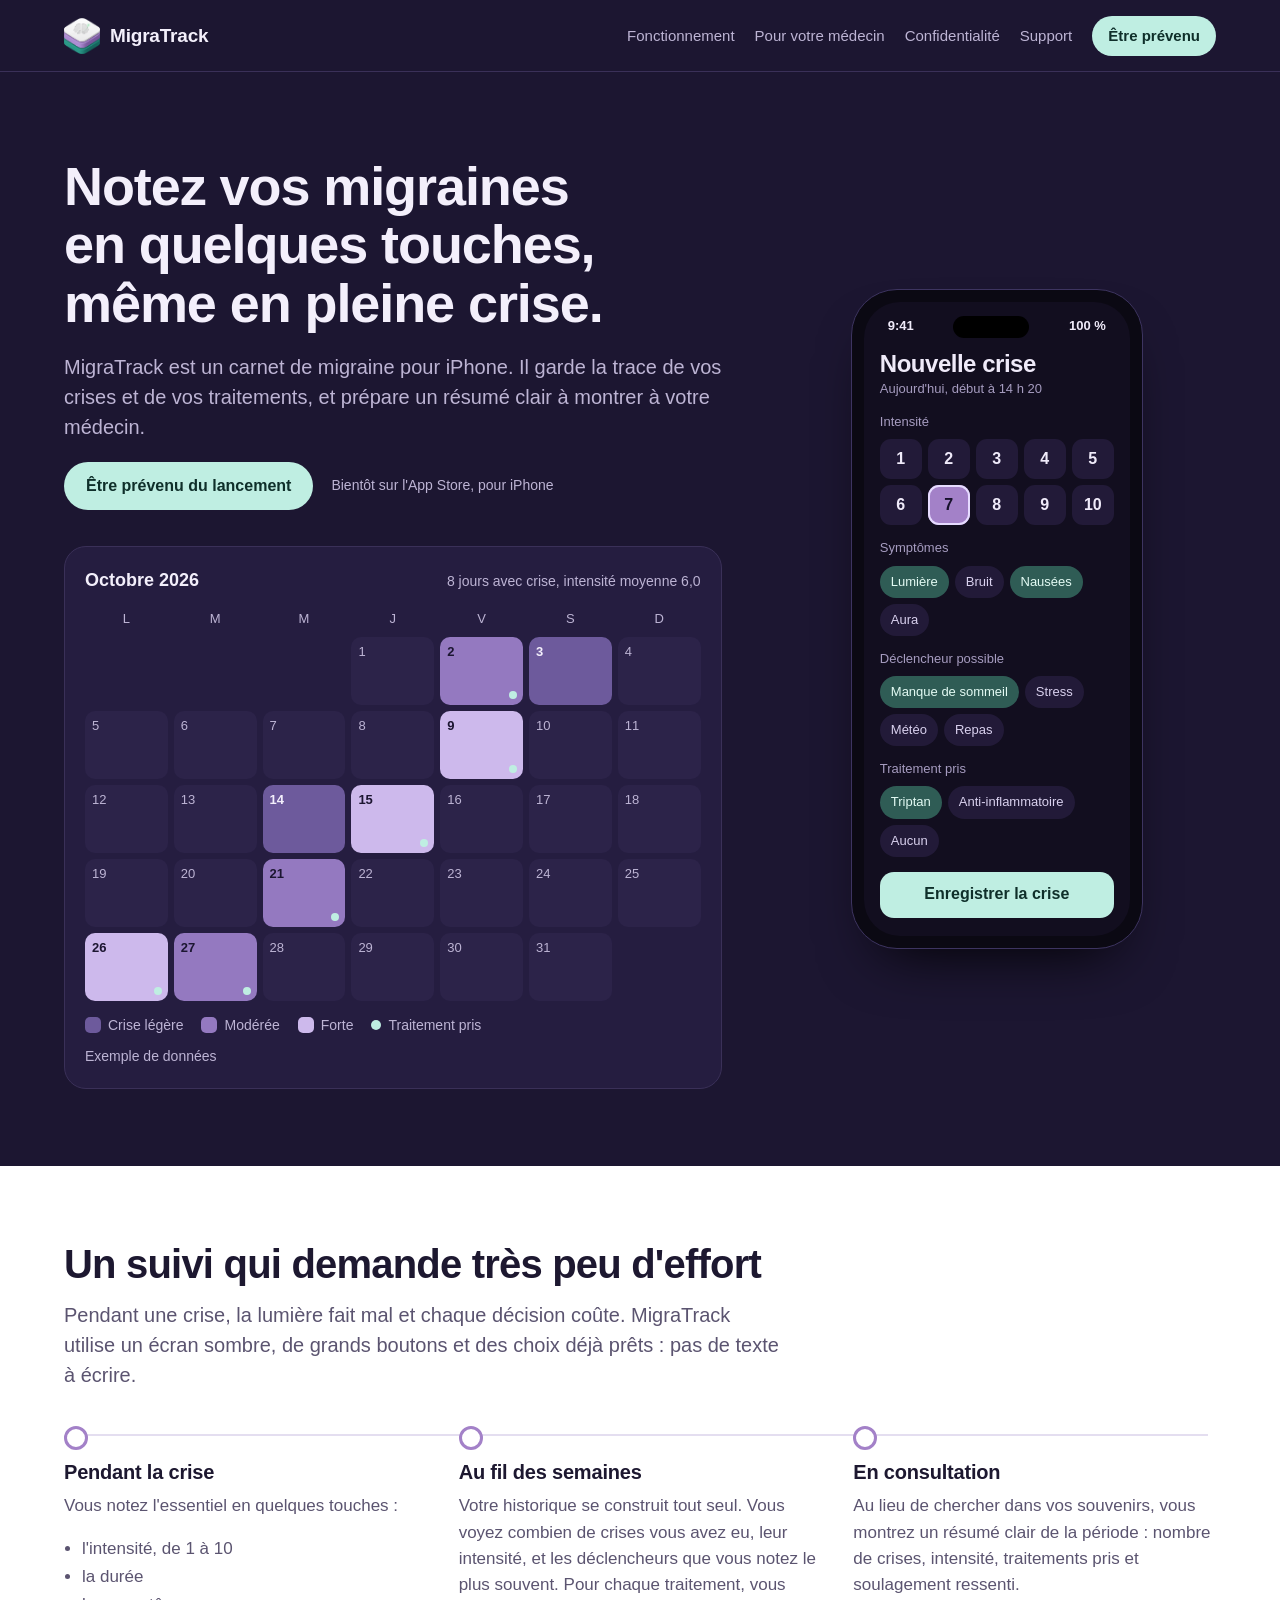
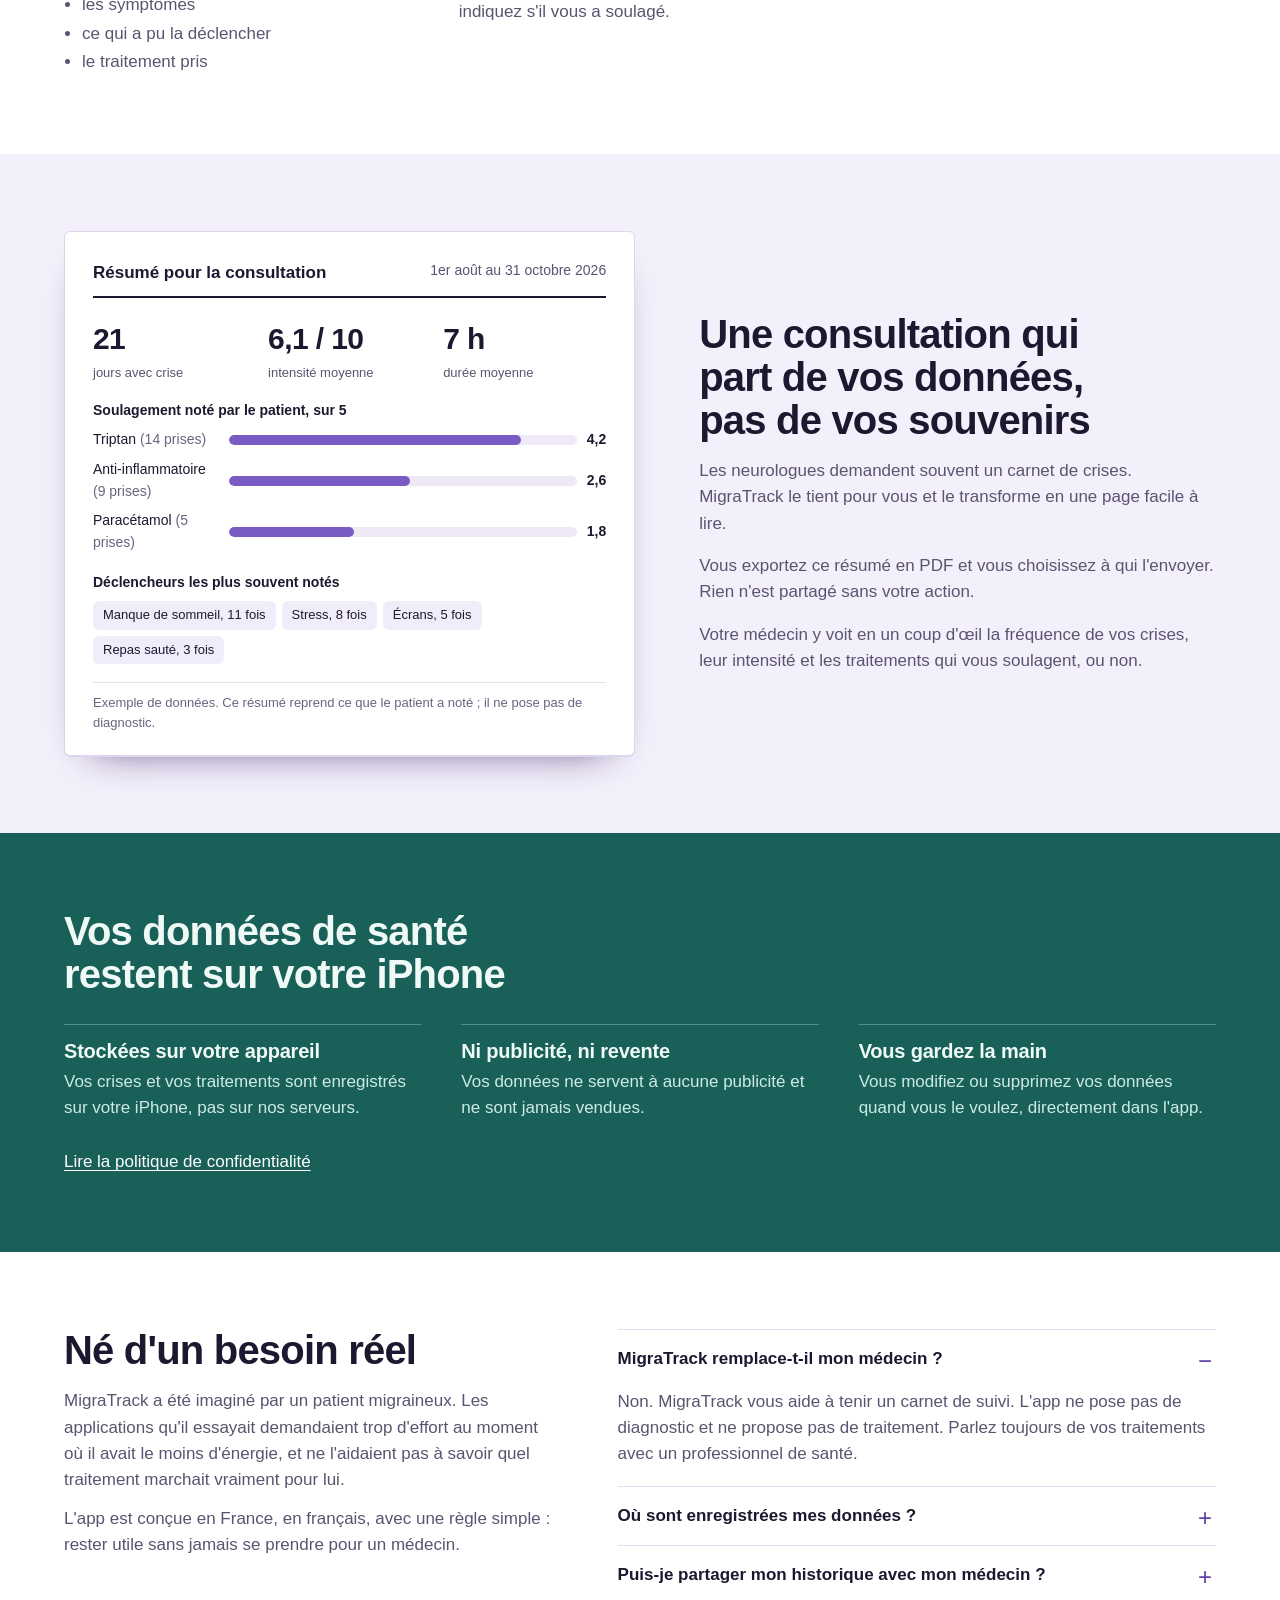
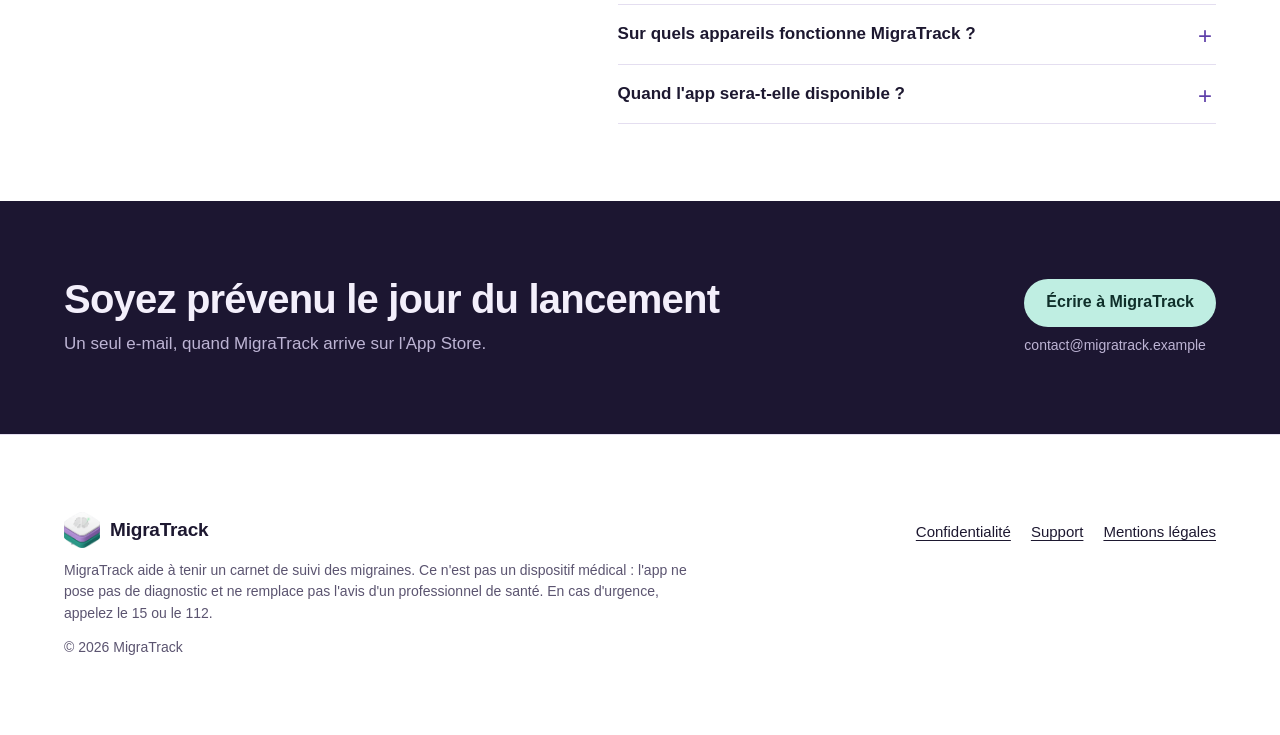
==== index.html @ 6be60f20 "Premier site vitrine de MigraTrack Accueil, support, politique de confidentialité, mentions légales " ====
<!DOCTYPE html>
<html lang="fr">
<head>
<meta charset="utf-8">
<meta name="viewport" content="width=device-width, initial-scale=1">
<title>MigraTrack, carnet de migraine</title>
<meta name="description" content="MigraTrack est un carnet de migraine pour iPhone : notez vos crises en quelques touches, suivez vos traitements et préparez un résumé clair pour votre médecin. Vos données restent sur votre iPhone.">
<meta name="theme-color" content="#1c1631">
<meta property="og:type" content="website">
<meta property="og:title" content="MigraTrack, carnet de migraine pour iPhone">
<meta property="og:description" content="Notez vos crises en quelques touches, suivez vos traitements et préparez un résumé clair pour votre médecin.">
<meta property="og:locale" content="fr_FR">
<!-- Quand l'app sera publiée, ajoutez la bannière App Store :
<meta name="apple-itunes-app" content="app-id=VOTRE_APP_ID"> -->
<link rel="icon" type="image/png" href="assets/favicon.png">
<link rel="apple-touch-icon" href="assets/apple-touch-icon.png">
<link rel="stylesheet" href="assets/style.css">
<script type="application/ld+json">
{"@context":"https://schema.org","@type":"MobileApplication","name":"MigraTrack","operatingSystem":"iOS","applicationCategory":"HealthApplication","inLanguage":"fr","description":"Carnet de migraine pour iPhone : suivi des crises, des déclencheurs possibles et des traitements, avec un résumé à partager avec son médecin."}
</script>
</head>
<body>
<a class="skip" href="#contenu">Aller au contenu</a>

<header class="top band" style="padding-block:0">
  <div class="wrap">
    <a class="brand" href="index.html"><img src="assets/logo.png" alt="" width="36" height="36">MigraTrack</a>
    <nav class="nav" aria-label="Navigation principale">
      <a class="opt" href="#fonctionnement">Fonctionnement</a>
      <a class="opt" href="#medecin">Pour votre médecin</a>
      <a href="confidentialite.html">Confidentialité</a>
      <a href="support.html">Support</a>
      <a class="btn small-btn" href="mailto:contact@migratrack.example?subject=Pr%C3%A9venez-moi%20du%20lancement%20de%20MigraTrack">Être prévenu</a>
    </nav>
  </div>
</header>

<main id="contenu">
<section class="hero band" aria-labelledby="titre">
  <div class="wrap">
    <div class="copy">
      <h1 id="titre">Notez vos migraines en quelques touches, même en pleine crise.</h1>
      <p class="lead">MigraTrack est un carnet de migraine pour iPhone. Il garde la trace de vos crises et de vos traitements, et prépare un résumé clair à montrer à votre médecin.</p>
      <div class="cta">
        <a class="btn" href="mailto:contact@migratrack.example?subject=Pr%C3%A9venez-moi%20du%20lancement%20de%20MigraTrack">Être prévenu du lancement</a>
        <span class="small">Bientôt sur l'App Store, pour iPhone</span>
      </div>
    </div>

    <div class="phone-slot">
      <div class="phone" role="img" aria-label="Écran de MigraTrack pour noter une crise : intensité 7 sur 10, sensibilité à la lumière et nausées, manque de sommeil, triptan pris.">
        <div class="screen" aria-hidden="true">
          <div class="status"><span>9:41</span><b></b><span>100 %</span></div>
          <div><h3>Nouvelle crise</h3><p class="sub">Aujourd'hui, début à 14 h 20</p></div>
          <div><p class="lbl">Intensité</p>
            <div class="scale"><span>1</span><span>2</span><span>3</span><span>4</span><span>5</span><span>6</span><span class="sel">7</span><span>8</span><span>9</span><span>10</span></div>
          </div>
          <div><p class="lbl">Symptômes</p>
            <div class="chips"><span class="sel">Lumière</span><span>Bruit</span><span class="sel">Nausées</span><span>Aura</span></div>
          </div>
          <div><p class="lbl">Déclencheur possible</p>
            <div class="chips"><span class="sel">Manque de sommeil</span><span>Stress</span><span>Météo</span><span>Repas</span></div>
          </div>
          <div><p class="lbl">Traitement pris</p>
            <div class="chips"><span class="sel">Triptan</span><span>Anti-inflammatoire</span><span>Aucun</span></div>
          </div>
          <div class="save">Enregistrer la crise</div>
        </div>
      </div>
    </div>

    <div class="cal" aria-labelledby="cal-titre">
      <div class="cal-head"><strong id="cal-titre">Octobre 2026</strong><span id="cal-sum"></span></div>
      <div class="cal-grid" id="cal-grid"></div>
      <div class="cal-key">
        <span><i class="sw" style="background:#6d5a9c"></i>Crise légère</span>
        <span><i class="sw" style="background:#9479c0"></i>Modérée</span>
        <span><i class="sw" style="background:#cdb9ec"></i>Forte</span>
        <span><i class="sw" style="background:#bfeee2;border-radius:50%;width:10px;height:10px"></i>Traitement pris</span>
      </div>
      <p class="small" style="color:#bdb4d4;margin-top:10px">Exemple de données</p>
    </div>
  </div>
</section>

<section class="band" id="fonctionnement" aria-labelledby="t-fonct">
  <div class="wrap">
    <div class="intro">
      <h2 id="t-fonct">Un suivi qui demande très peu d'effort</h2>
      <p class="lead">Pendant une crise, la lumière fait mal et chaque décision coûte. MigraTrack utilise un écran sombre, de grands boutons et des choix déjà prêts : pas de texte à écrire.</p>
    </div>
    <div class="steps">
      <div class="step">
        <h3>Pendant la crise</h3>
        <p>Vous notez l'essentiel en quelques touches :</p>
        <ul><li>l'intensité, de 1 à 10</li><li>la durée</li><li>les symptômes</li><li>ce qui a pu la déclencher</li><li>le traitement pris</li></ul>
      </div>
      <div class="step">
        <h3>Au fil des semaines</h3>
        <p>Votre historique se construit tout seul. Vous voyez combien de crises vous avez eu, leur intensité, et les déclencheurs que vous notez le plus souvent. Pour chaque traitement, vous indiquez s'il vous a soulagé.</p>
      </div>
      <div class="step">
        <h3>En consultation</h3>
        <p>Au lieu de chercher dans vos souvenirs, vous montrez un résumé clair de la période : nombre de crises, intensité, traitements pris et soulagement ressenti.</p>
      </div>
    </div>
  </div>
</section>

<section class="report-band band" id="medecin" aria-labelledby="t-med">
  <div class="wrap split">
    <div class="sheet" role="img" aria-label="Exemple de résumé pour la consultation : 21 jours avec crise sur trois mois, intensité moyenne 6,1 sur 10, et le soulagement noté pour chaque traitement.">
      <div class="sheet-top"><strong>Résumé pour la consultation</strong><span>1er août au 31 octobre 2026</span></div>
      <div class="figs">
        <div><b>21</b><span>jours avec crise</span></div>
        <div><b>6,1 / 10</b><span>intensité moyenne</span></div>
        <div><b>7 h</b><span>durée moyenne</span></div>
      </div>
      <div>
        <h4>Soulagement noté par le patient, sur 5</h4>
        <div class="rows" id="rows"></div>
      </div>
      <div>
        <h4>Déclencheurs les plus souvent notés</h4>
        <div class="tags"><span>Manque de sommeil, 11 fois</span><span>Stress, 8 fois</span><span>Écrans, 5 fois</span><span>Repas sauté, 3 fois</span></div>
      </div>
      <p class="note">Exemple de données. Ce résumé reprend ce que le patient a noté ; il ne pose pas de diagnostic.</p>
    </div>
    <div class="text">
      <h2 id="t-med">Une consultation qui part de vos données, pas de vos souvenirs</h2>
      <p>Les neurologues demandent souvent un carnet de crises. MigraTrack le tient pour vous et le transforme en une page facile à lire.</p>
      <p>Vous exportez ce résumé en PDF et vous choisissez à qui l'envoyer. Rien n'est partagé sans votre action.</p>
      <p>Votre médecin y voit en un coup d'œil la fréquence de vos crises, leur intensité et les traitements qui vous soulagent, ou non.</p>
    </div>
  </div>
</section>

<section class="privacy band" aria-labelledby="t-priv">
  <div class="wrap">
    <h2 id="t-priv">Vos données de santé restent sur votre iPhone</h2>
    <div class="pts">
      <div><h3>Stockées sur votre appareil</h3><p>Vos crises et vos traitements sont enregistrés sur votre iPhone, pas sur nos serveurs.</p></div>
      <div><h3>Ni publicité, ni revente</h3><p>Vos données ne servent à aucune publicité et ne sont jamais vendues.</p></div>
      <div><h3>Vous gardez la main</h3><p>Vous modifiez ou supprimez vos données quand vous le voulez, directement dans l'app.</p></div>
    </div>
    <p><a href="confidentialite.html">Lire la politique de confidentialité</a></p>
  </div>
</section>

<section class="band" aria-labelledby="t-about">
  <div class="wrap two">
    <div class="about">
      <h2 id="t-about">Né d'un besoin réel</h2>
      <p style="margin-top:16px">MigraTrack a été imaginé par un patient migraineux. Les applications qu'il essayait demandaient trop d'effort au moment où il avait le moins d'énergie, et ne l'aidaient pas à savoir quel traitement marchait vraiment pour lui.</p>
      <p>L'app est conçue en France, en français, avec une règle simple : rester utile sans jamais se prendre pour un médecin.</p>
    </div>
    <div class="faq" aria-label="Questions fréquentes">
      <details open><summary>MigraTrack remplace-t-il mon médecin ?</summary><p>Non. MigraTrack vous aide à tenir un carnet de suivi. L'app ne pose pas de diagnostic et ne propose pas de traitement. Parlez toujours de vos traitements avec un professionnel de santé.</p></details>
      <details><summary>Où sont enregistrées mes données ?</summary><p>Sur votre iPhone. Elles ne sont envoyées sur aucun serveur MigraTrack. Si vous exportez un résumé, c'est vous qui choisissez à qui l'envoyer.</p></details>
      <details><summary>Puis-je partager mon historique avec mon médecin ?</summary><p>Oui. Vous générez un résumé en PDF depuis l'app, puis vous l'envoyez ou l'imprimez comme vous le souhaitez.</p></details>
      <details><summary>Sur quels appareils fonctionne MigraTrack ?</summary><p>Sur iPhone. La version d'iOS nécessaire sera indiquée sur la page App Store de l'app.</p></details>
      <details><summary>Quand l'app sera-t-elle disponible ?</summary><p>MigraTrack est en cours de finalisation. Écrivez-nous et nous vous préviendrons le jour de sa sortie sur l'App Store.</p></details>
    </div>
  </div>
</section>

<section class="closing band" aria-labelledby="t-close">
  <div class="wrap">
    <div>
      <h2 id="t-close">Soyez prévenu le jour du lancement</h2>
      <p>Un seul e-mail, quand MigraTrack arrive sur l'App Store.</p>
    </div>
    <div class="mail">
      <a class="btn" href="mailto:contact@migratrack.example?subject=Pr%C3%A9venez-moi%20du%20lancement%20de%20MigraTrack">Écrire à MigraTrack</a>
      <span class="small">contact@migratrack.example</span>
    </div>
  </div>
</section>
</main>

<footer class="foot band">
  <div class="wrap">
    <div style="display:grid;gap:12px">
      <a class="brand" href="index.html" style="color:var(--ink)"><img src="assets/logo.png" alt="" width="36" height="36">MigraTrack</a>
      <p class="small">MigraTrack aide à tenir un carnet de suivi des migraines. Ce n'est pas un dispositif médical : l'app ne pose pas de diagnostic et ne remplace pas l'avis d'un professionnel de santé. En cas d'urgence, appelez le 15 ou le 112.</p>
      <p class="small">© 2026 MigraTrack</p>
    </div>
    <nav aria-label="Liens utiles">
      <a href="confidentialite.html">Confidentialité</a>
      <a href="support.html">Support</a>
      <a href="mentions-legales.html">Mentions légales</a>
    </nav>
  </div>
</footer>

<script>
{
  const crises={2:[6,1],3:[4,0],9:[8,1],14:[3,0],15:[7,1],21:[5,1],26:[9,1],27:[6,1]};
  const y=2026,m=9;
  const lead=(new Date(y,m,1).getDay()+6)%7;
  const days=new Date(y,m+1,0).getDate();
  const dows=['L','M','M','J','V','S','D'];
  let h=dows.map(d=>'<span class="dow">'+d+'</span>').join('');
  for(let i=0;i<lead;i++)h+='<span class="day out"></span>';
  for(let d=1;d<=days;d++){
    const c=crises[d];
    if(!c){h+='<span class="day">'+d+'</span>';continue;}
    const [n,t]=c;
    const bg=n<=4?'#6d5a9c':n<=6?'#9479c0':'#cdb9ec';
    const cls=n<=4?'day on low':'day on';
    h+='<span class="'+cls+'" style="background:'+bg+'" title="Crise d\'intensité '+n+' sur 10">'+d+(t?'<i></i>':'')+'</span>';
  }
  document.getElementById('cal-grid').innerHTML=h;
  const n=Object.keys(crises).length;
  const avg=Object.values(crises).reduce((s,c)=>s+c[0],0)/n;
  document.getElementById('cal-sum').textContent=n+' jours avec crise, intensité moyenne '+avg.toFixed(1).replace('.',',');
  const rows=[['Triptan',14,4.2],['Anti-inflammatoire',9,2.6],['Paracétamol',5,1.8]];
  document.getElementById('rows').innerHTML=rows.map(r=>'<div class="row"><span>'+r[0]+' <span style="color:#6b6480">('+r[1]+' prises)</span></span><span class="bar"><i style="width:'+(r[2]/5*100)+'%"></i></span><b>'+r[2].toFixed(1).replace('.',',')+'</b></div>').join('');
}
</script>
</body>
</html>
---- assets/style.css ----
/* VOICE   everyday health, calm and low-glare: few hues, lots of air
   IDEA    the paper "carnet de crises" a neurologist asks for, moved onto an iPhone in a dimmed room
   PICTURE the crisis-log screen in dark mode beside a month of crises shaded by intensity
   COLOUR  night violet hero (#1c1631), white body, logo lavender for intensity, logo deep teal for privacy
   TYPE    the system face (SF Pro on iPhone, like the app itself) in 700/400; no external font, no third-party request
   LAYOUT  hero: words + month on the left, phone on the right; phone order: words, phone, month */

:root{
  color-scheme:light dark;
  --bg:light-dark(#ffffff,#15111f);
  --ink:light-dark(#1d1830,#ece8f6);
  --muted:light-dark(#5b5470,#b3abc7);
  --line:light-dark(#e4def0,#2f2843);
  --soft:light-dark(#f4f0fb,#1d172c);
  --accent:light-dark(#5e3fa8,#c2a8f0);
  --night:#1c1631;
  --night-2:#251d40;
  --night-line:#3a3058;
  --night-ink:#f3effb;
  --night-muted:#bdb4d4;
  --lav:#a381c8;
  --teal:#186058;
  --teal-2:#278f7f;
  --mint:#bfeee2;
  --font:-apple-system,BlinkMacSystemFont,"SF Pro Text","Segoe UI",Roboto,"Helvetica Neue",Arial,sans-serif;
  --display:-apple-system,BlinkMacSystemFont,"SF Pro Display","Segoe UI",Roboto,"Helvetica Neue",Arial,sans-serif;
}
:root[data-theme=light]{color-scheme:light}
:root[data-theme=dark]{color-scheme:dark}
*{box-sizing:border-box;min-width:0}
html{scroll-padding-top:80px;-webkit-text-size-adjust:100%}
body{margin:0;background:var(--bg);color:var(--ink);font:17px/1.55 var(--font);overflow-x:clip}
img{max-width:100%;height:auto;display:block}
a{color:var(--accent);text-underline-offset:3px}
a:focus-visible,button:focus-visible,summary:focus-visible{outline:3px solid var(--lav);outline-offset:3px;border-radius:6px}
h1,h2,h3{font-family:var(--display);line-height:1.08;letter-spacing:-.02em;text-wrap:balance;margin:0}
h1{font-size:clamp(34px,5.2vw,54px);font-weight:700}
h2{font-size:clamp(28px,3.6vw,40px);font-weight:700}
h3{font-size:20px;font-weight:650;letter-spacing:-.01em}
p{margin:0}
.wrap{max-width:1240px;margin-inline:auto}
.band{padding-block:clamp(40px,6vw,88px);padding-left:max(5vw,16px,env(safe-area-inset-left,0px));padding-right:max(5vw,16px,env(safe-area-inset-right,0px))}
.lead{font-size:clamp(18px,1.6vw,20px);line-height:1.5;max-width:36em}
.small{font-size:14px;color:var(--muted)}
.skip{position:absolute;left:-999px}
.skip:focus{left:16px;top:12px;z-index:9;background:#fff;color:#1d1830;padding:8px 12px;border-radius:8px}

/* header */
.top{background:var(--night);color:var(--night-ink);border-bottom:1px solid var(--night-line)}
.top .wrap{display:flex;align-items:center;justify-content:space-between;gap:12px 24px;flex-wrap:wrap;padding-block:14px}
.brand{display:flex;align-items:center;gap:10px;color:inherit;text-decoration:none;font-weight:700;font-size:19px;letter-spacing:-.01em}
.brand img{width:36px;height:36px}
.nav{display:flex;flex-wrap:wrap;gap:4px 20px;align-items:center}
.nav a{color:var(--night-muted);text-decoration:none;font-size:15px;padding:10px 0}
.nav a:hover,.nav a[aria-current=page]{color:var(--night-ink)}
.btn{display:inline-flex;align-items:center;justify-content:center;min-height:48px;padding:0 22px;border-radius:999px;font-weight:650;font-size:16px;text-decoration:none;background:var(--mint);color:#0f2f2a;border:0}
.btn:hover{background:#d6f6ee}
.btn.small-btn{min-height:40px;padding:0 16px;font-size:15px}
.nav a.btn{color:#0f2f2a;padding:0 16px}
.nav a.btn:hover{color:#0f2f2a}

/* hero */
.hero{background:var(--night);color:var(--night-ink)}
.hero .wrap{display:grid;gap:36px 56px;grid-template-columns:minmax(0,1.2fr) minmax(0,.8fr);grid-template-areas:"copy phone" "cal phone";align-items:start}
.hero .copy{grid-area:copy;display:grid;gap:20px;align-content:start;padding-top:8px}
.hero .lead{color:var(--night-muted)}
.hero .cta{display:flex;flex-wrap:wrap;gap:12px 18px;align-items:center}
.hero .cta .small{color:var(--night-muted)}
.phone-slot{grid-area:phone;display:flex;justify-content:center;align-self:center}
.cal{grid-area:cal;background:var(--night-2);border:1px solid var(--night-line);border-radius:22px;padding:20px}
.cal-head{display:flex;justify-content:space-between;align-items:baseline;gap:8px;flex-wrap:wrap;margin-bottom:14px}
.cal-head strong{font-size:18px}
.cal-head span{font-size:14px;color:var(--night-muted)}
.cal-grid{display:grid;grid-template-columns:repeat(7,minmax(0,1fr));gap:6px}
.cal-grid .dow{font-size:13px;color:var(--night-muted);text-align:center;padding-bottom:2px}
.day{position:relative;aspect-ratio:1/.82;border-radius:10px;background:#2c2349;font-size:13px;padding:5px 7px;color:var(--night-muted);font-variant-numeric:tabular-nums}
.day.on{color:#1c1631;font-weight:650}
.day.on.low{background:#6d5a9c;color:#f3effb}
.day.out{visibility:hidden}
.day i{position:absolute;right:6px;bottom:6px;width:8px;height:8px;border-radius:50%;background:var(--mint)}
.cal-key{display:flex;flex-wrap:wrap;gap:8px 18px;margin-top:14px;font-size:14px;color:var(--night-muted)}
.cal-key span{display:inline-flex;align-items:center;gap:7px}
.sw{width:16px;height:16px;border-radius:5px;display:inline-block}

/* phone */
.phone{width:292px;border-radius:46px;background:#0b0913;padding:12px;border:1px solid #3d3460;box-shadow:0 30px 60px -30px #000}
.screen{border-radius:36px;background:#120e1f;padding:12px 16px 18px;color:#efeaf9;display:grid;gap:13px}
.status{display:flex;justify-content:space-between;font-size:13px;font-weight:650;padding:2px 8px 0}
.status b{width:76px;height:22px;border-radius:12px;background:#000}
.screen h3{font-size:24px;letter-spacing:-.02em}
.screen .sub{font-size:13px;color:#a69cc0;margin-top:2px}
.screen .lbl{font-size:13px;color:#a69cc0;margin-bottom:7px}
.scale{display:grid;grid-template-columns:repeat(5,minmax(0,1fr));gap:6px}
.scale span{height:40px;border-radius:11px;background:#221a38;display:grid;place-items:center;font-weight:650;font-size:16px}
.scale span.sel{background:var(--lav);color:#16112a;box-shadow:0 0 0 2px #e6dbff inset}
.chips{display:flex;flex-wrap:wrap;gap:6px}
.chips span{font-size:13px;padding:6px 11px;border-radius:999px;background:#221a38;color:#d9d1ee}
.chips span.sel{background:#2f5c55;color:#e3fbf4}
.save{height:46px;border-radius:14px;background:var(--mint);color:#0f2f2a;display:grid;place-items:center;font-weight:700;font-size:16px;margin-top:2px}

/* how it works */
.steps{display:grid;grid-template-columns:repeat(3,minmax(0,1fr));gap:32px;margin-top:36px;position:relative}
.steps::before{content:"";position:absolute;left:8px;right:8px;top:8px;height:2px;background:var(--line)}
.step{position:relative;padding-top:36px;display:grid;gap:10px;align-content:start}
.step::before{content:"";position:absolute;left:0;top:0;width:18px;height:18px;border-radius:50%;background:var(--bg);border:3px solid var(--lav)}
.step p{color:var(--muted)}
.step ul{margin:4px 0 0;padding-left:18px;color:var(--muted)}
.step li{margin:2px 0}
.intro{display:grid;gap:14px;max-width:44em}
.intro p{color:var(--muted)}

/* doctor report */
.report-band{background:var(--soft)}
.split{display:grid;grid-template-columns:minmax(0,1.05fr) minmax(0,.95fr);gap:40px 64px;align-items:center}
.split .text{display:grid;gap:16px}
.split .text p{color:var(--muted)}
.sheet{background:#fff;color:#1d1830;border:1px solid #ddd5ec;border-radius:6px;padding:28px 28px 22px;box-shadow:0 1px 0 #ddd5ec,0 18px 40px -28px #3b2a6b;display:grid;gap:18px;font-size:15px}
.sheet-top{display:flex;justify-content:space-between;gap:12px;flex-wrap:wrap;border-bottom:2px solid #1d1830;padding-bottom:10px}
.sheet-top strong{font-size:17px}
.sheet-top span{color:#5b5470;font-size:14px}
.figs{display:grid;grid-template-columns:repeat(3,minmax(0,1fr));gap:12px}
.figs div{display:grid;gap:2px}
.figs b{font-size:clamp(24px,3vw,30px);letter-spacing:-.02em;font-variant-numeric:tabular-nums;white-space:nowrap}
.figs span{font-size:13px;color:#5b5470;line-height:1.3}
.sheet h4{margin:0 0 8px;font-size:14px;font-weight:650}
.rows{display:grid;gap:8px}
.row{display:grid;grid-template-columns:minmax(0,9em) minmax(0,1fr) auto;gap:10px;align-items:center;font-size:14px}
.row .bar{height:10px;background:#eee8f7;border-radius:5px;overflow:hidden}
.row .bar i{display:block;height:100%;background:#7a5bc4;border-radius:5px}
.row b{font-variant-numeric:tabular-nums;white-space:nowrap;font-weight:650}
.tags{display:flex;flex-wrap:wrap;gap:6px}
.tags span{font-size:13px;padding:4px 10px;border-radius:6px;background:#f1ecfa}
.sheet .note{font-size:13px;color:#6b6480;border-top:1px solid #e4def0;padding-top:10px}

/* privacy */
.privacy{background:var(--teal);color:#effaf7}
.privacy .wrap{display:grid;gap:28px}
.privacy h2{max-width:16em}
.pts{display:grid;grid-template-columns:repeat(3,minmax(0,1fr));gap:20px 40px}
.pts div{display:grid;gap:6px;border-top:1px solid #4f8f86;padding-top:16px}
.pts p{color:#cfeae4}
.privacy a{color:#fff}

/* about + faq */
.two{display:grid;grid-template-columns:minmax(0,.9fr) minmax(0,1.1fr);gap:40px 64px;align-items:start}
.about p+p{margin-top:12px}
.about p{color:var(--muted)}
.faq{display:grid;border-top:1px solid var(--line)}
.faq details{border-bottom:1px solid var(--line)}
.faq summary{cursor:pointer;padding:16px 36px 16px 0;font-weight:650;list-style:none;position:relative}
.faq summary::-webkit-details-marker{display:none}
.faq summary::after{content:"+";position:absolute;right:4px;top:12px;font-size:24px;font-weight:400;color:var(--accent)}
.faq details[open] summary::after{content:"\2212"}
.faq details p{padding:0 0 18px;color:var(--muted);max-width:40em}

/* closing call */
.closing{background:var(--night);color:var(--night-ink)}
.closing .wrap{display:flex;flex-wrap:wrap;align-items:center;justify-content:space-between;gap:20px 40px}
.closing p{color:var(--night-muted);margin-top:10px}
.mail{display:grid;gap:8px;justify-items:start}
.mail .small{color:var(--night-muted)}

/* footer */
.foot{border-top:1px solid var(--line)}
.foot .wrap{display:grid;grid-template-columns:minmax(0,1fr) auto;gap:16px 40px;align-items:start}
.foot nav{display:flex;flex-wrap:wrap;gap:6px 20px}
.foot nav a{color:var(--ink);font-size:15px;padding:8px 0}
.foot .small{max-width:46em}

/* text pages */
.doc{max-width:760px;margin-inline:auto;display:grid;gap:14px}
.doc h1{margin-bottom:4px}
.doc h2{font-size:26px;margin-top:26px}
.doc h3{margin-top:10px}
.doc p,.doc li{color:var(--ink)}
.doc ul{margin:0;padding-left:22px;display:grid;gap:6px}
.doc .box{background:var(--soft);border:1px solid var(--line);border-radius:14px;padding:18px 20px;display:grid;gap:8px}
.doc .alert{background:light-dark(#fff3f1,#2b1517);border:1px solid light-dark(#f1c9c2,#5a2b2f);border-radius:14px;padding:18px 20px;display:grid;gap:6px}
.todo{background:#fff1a8;color:#3a2f00;padding:0 4px;border-radius:4px}

@media(max-width:900px){
  .hero .wrap{grid-template-columns:minmax(0,1fr);grid-template-areas:"copy" "phone" "cal"}
  .split,.two{grid-template-columns:minmax(0,1fr)}
  .split .sheet{order:2}
}
@media(max-width:600px){
  .nav .opt{display:none}
}
@media(max-width:700px){
  .steps,.pts{grid-template-columns:minmax(0,1fr)}
  .steps::before{left:8px;right:auto;top:8px;bottom:8px;width:2px;height:auto}
  .step{padding:0 0 0 36px}
  .foot .wrap{grid-template-columns:minmax(0,1fr)}
}
@media(max-width:420px){
  .phone{width:min(292px,100%)}
  .cal{padding:14px}
  .cal-grid{gap:4px}
  .day{padding:3px 5px;font-size:12px}
  .sheet{padding:20px 16px 16px}
  .figs{grid-template-columns:minmax(0,1fr) minmax(0,1fr)}
  .row{grid-template-columns:minmax(0,7.5em) minmax(0,1fr) auto}
}
@media(prefers-reduced-motion:no-preference){
  .scale span.sel{animation:pick .9s ease-out .4s both}
  @keyframes pick{0%{background:#221a38;color:#efeaf9;box-shadow:none}100%{}}
}
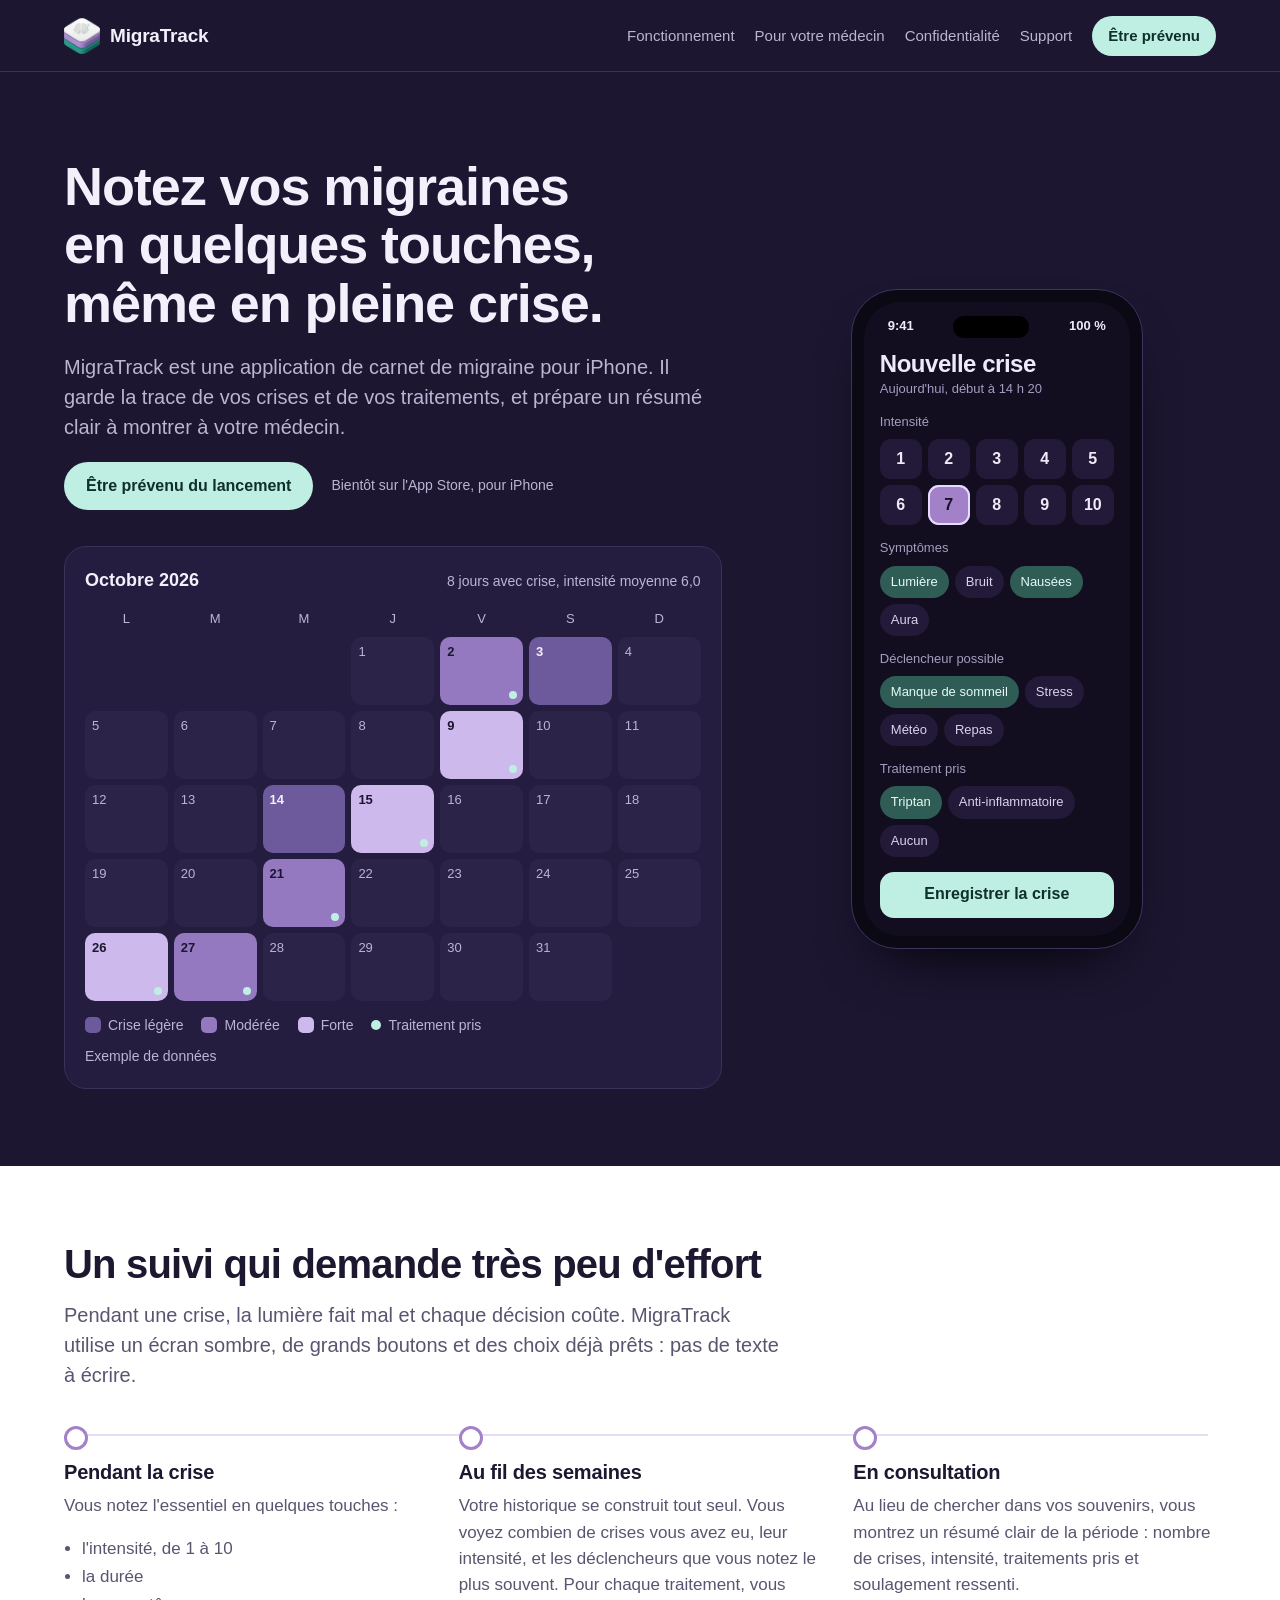
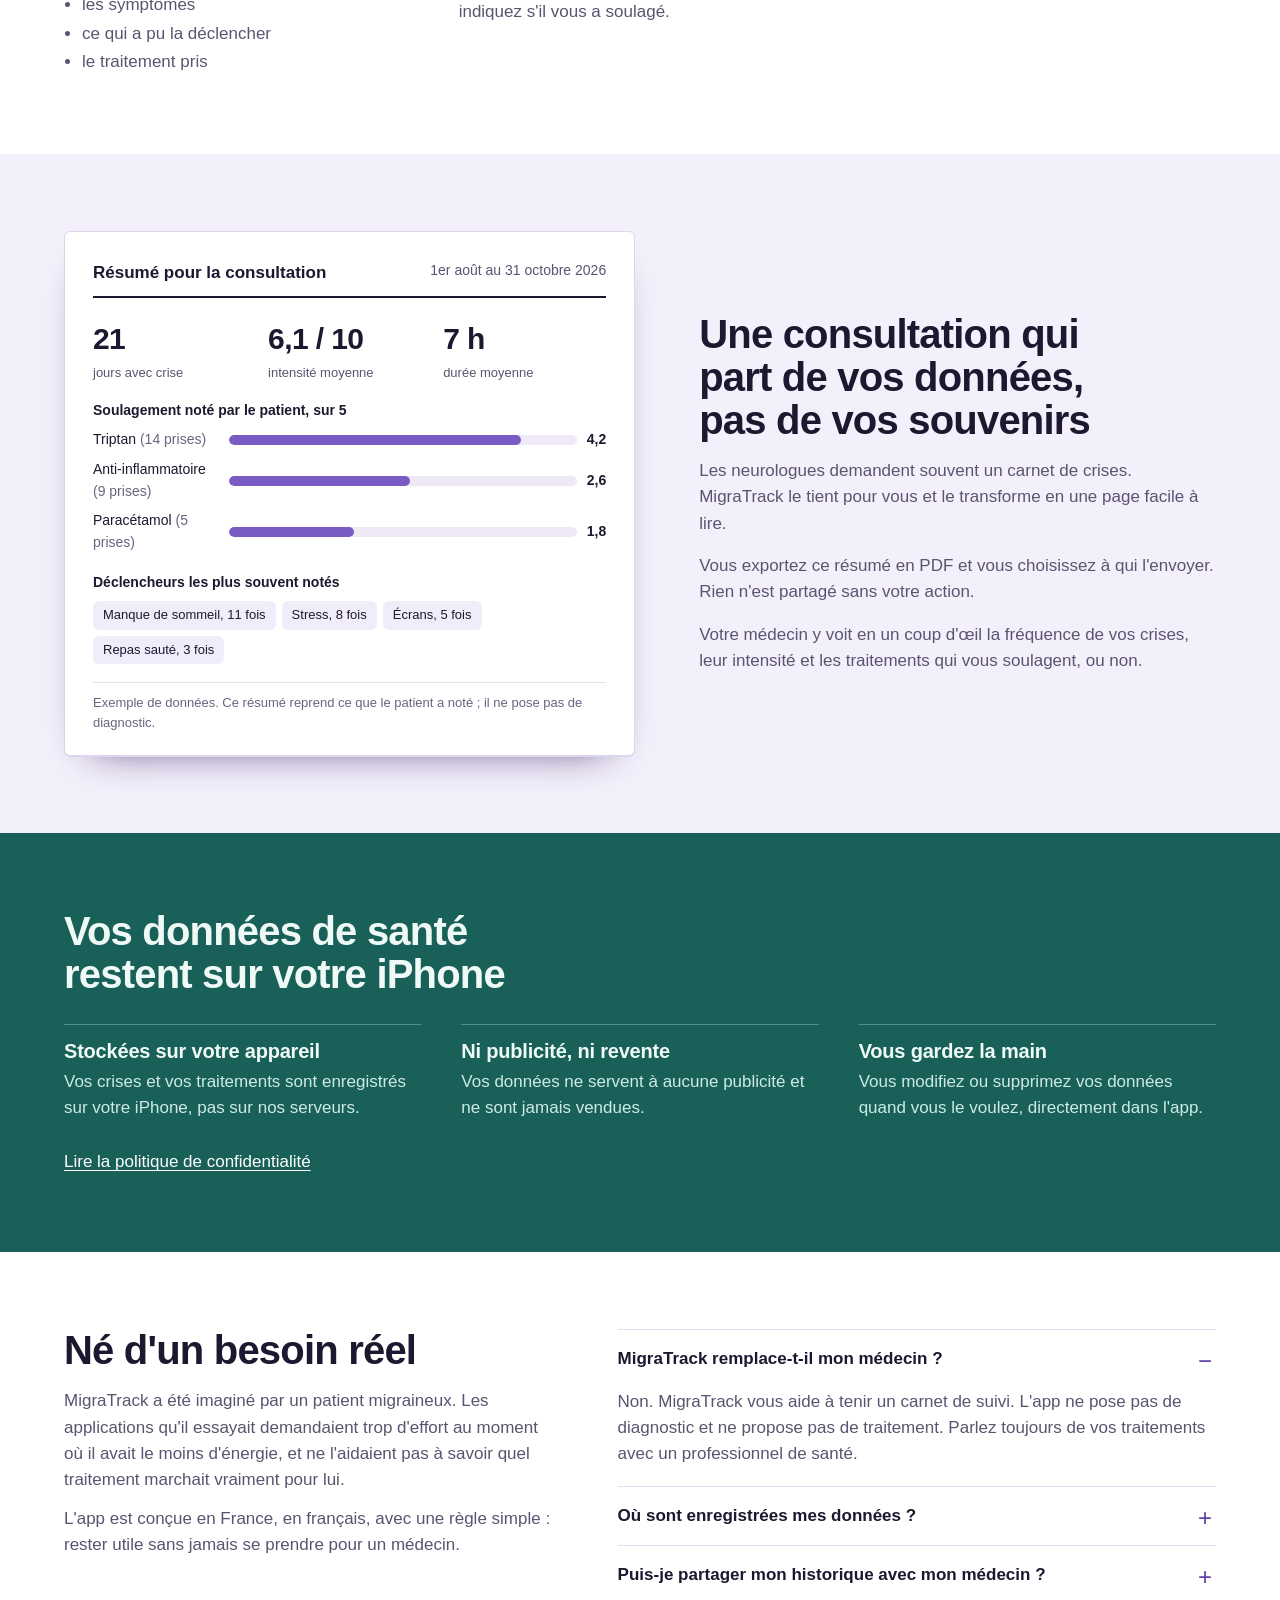
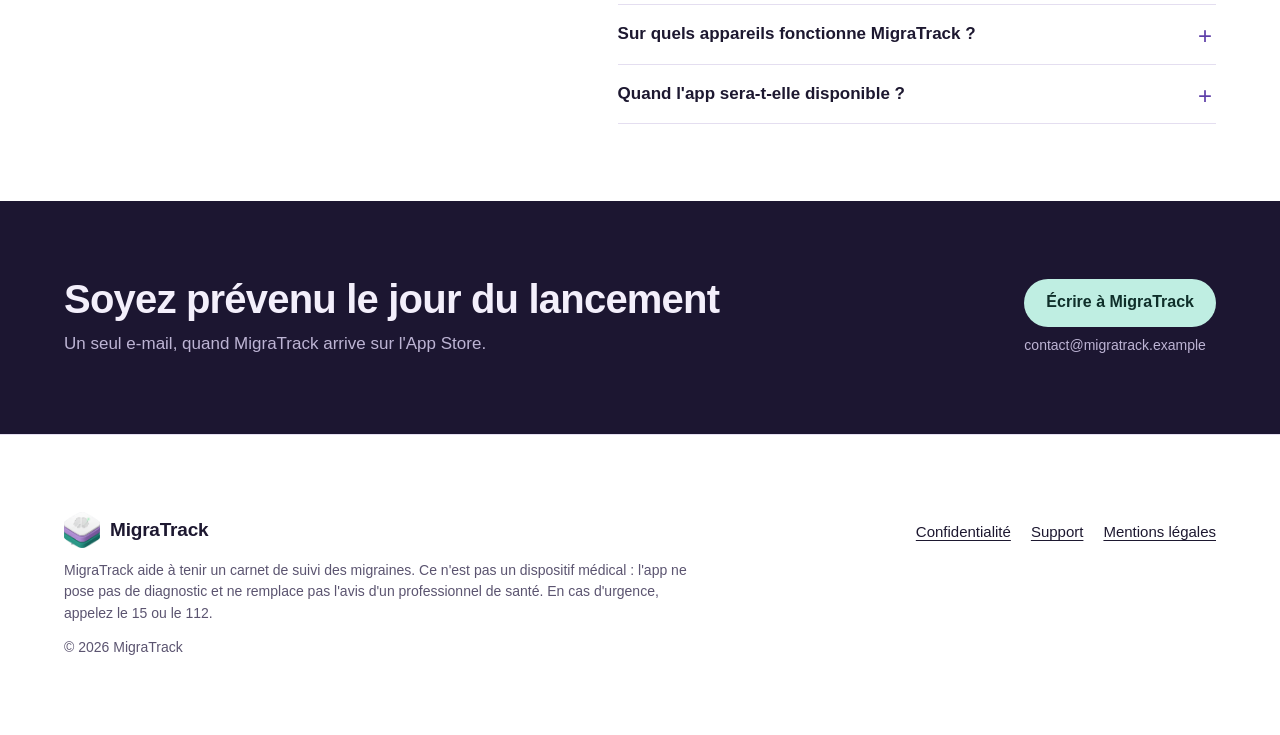
==== commit 42df8b28: "Référencement et RGPD : balises de partage, sitemap, politique de confidentialité complétée - Titre " ====
--- a/index.html
+++ b/index.html
@@ -3,7 +3,7 @@
 <head>
 <meta charset="utf-8">
 <meta name="viewport" content="width=device-width, initial-scale=1">
-<title>MigraTrack, carnet de migraine</title>
+<title>MigraTrack : carnet et suivi de migraine sur iPhone</title>
 <meta name="description" content="MigraTrack est un carnet de migraine pour iPhone : notez vos crises en quelques touches, suivez vos traitements et préparez un résumé clair pour votre médecin. Vos données restent sur votre iPhone.">
 <meta name="theme-color" content="#1c1631">
 <meta property="og:type" content="website">
@@ -12,11 +12,18 @@
 <meta property="og:locale" content="fr_FR">
 <!-- Quand l'app sera publiée, ajoutez la bannière App Store :
 <meta name="apple-itunes-app" content="app-id=VOTRE_APP_ID"> -->
+<link rel="canonical" href="https://purpleyarek-cmyk.github.io/migratrack-site/">
+<meta property="og:url" content="https://purpleyarek-cmyk.github.io/migratrack-site/">
+<meta property="og:image" content="https://purpleyarek-cmyk.github.io/migratrack-site/assets/partage.png">
+<meta property="og:image:width" content="1200">
+<meta property="og:image:height" content="630">
+<meta name="twitter:card" content="summary_large_image">
+<meta property="og:site_name" content="MigraTrack">
 <link rel="icon" type="image/png" href="assets/favicon.png">
 <link rel="apple-touch-icon" href="assets/apple-touch-icon.png">
 <link rel="stylesheet" href="assets/style.css">
 <script type="application/ld+json">
-{"@context":"https://schema.org","@type":"MobileApplication","name":"MigraTrack","operatingSystem":"iOS","applicationCategory":"HealthApplication","inLanguage":"fr","description":"Carnet de migraine pour iPhone : suivi des crises, des déclencheurs possibles et des traitements, avec un résumé à partager avec son médecin."}
+{"@context":"https://schema.org","@type":"MobileApplication","name":"MigraTrack","operatingSystem":"iOS","applicationCategory":"HealthApplication","inLanguage":"fr","url":"https://purpleyarek-cmyk.github.io/migratrack-site/","image":"https://purpleyarek-cmyk.github.io/migratrack-site/assets/partage.png","description":"Carnet de migraine pour iPhone : suivi des crises, des déclencheurs possibles et des traitements, avec un résumé à partager avec son médecin."}
 </script>
 </head>
 <body>
@@ -40,7 +47,7 @@
   <div class="wrap">
     <div class="copy">
       <h1 id="titre">Notez vos migraines en quelques touches, même en pleine crise.</h1>
-      <p class="lead">MigraTrack est un carnet de migraine pour iPhone. Il garde la trace de vos crises et de vos traitements, et prépare un résumé clair à montrer à votre médecin.</p>
+      <p class="lead">MigraTrack est une application de carnet de migraine pour iPhone. Il garde la trace de vos crises et de vos traitements, et prépare un résumé clair à montrer à votre médecin.</p>
       <div class="cta">
         <a class="btn" href="mailto:contact@migratrack.example?subject=Pr%C3%A9venez-moi%20du%20lancement%20de%20MigraTrack">Être prévenu du lancement</a>
         <span class="small">Bientôt sur l'App Store, pour iPhone</span>
